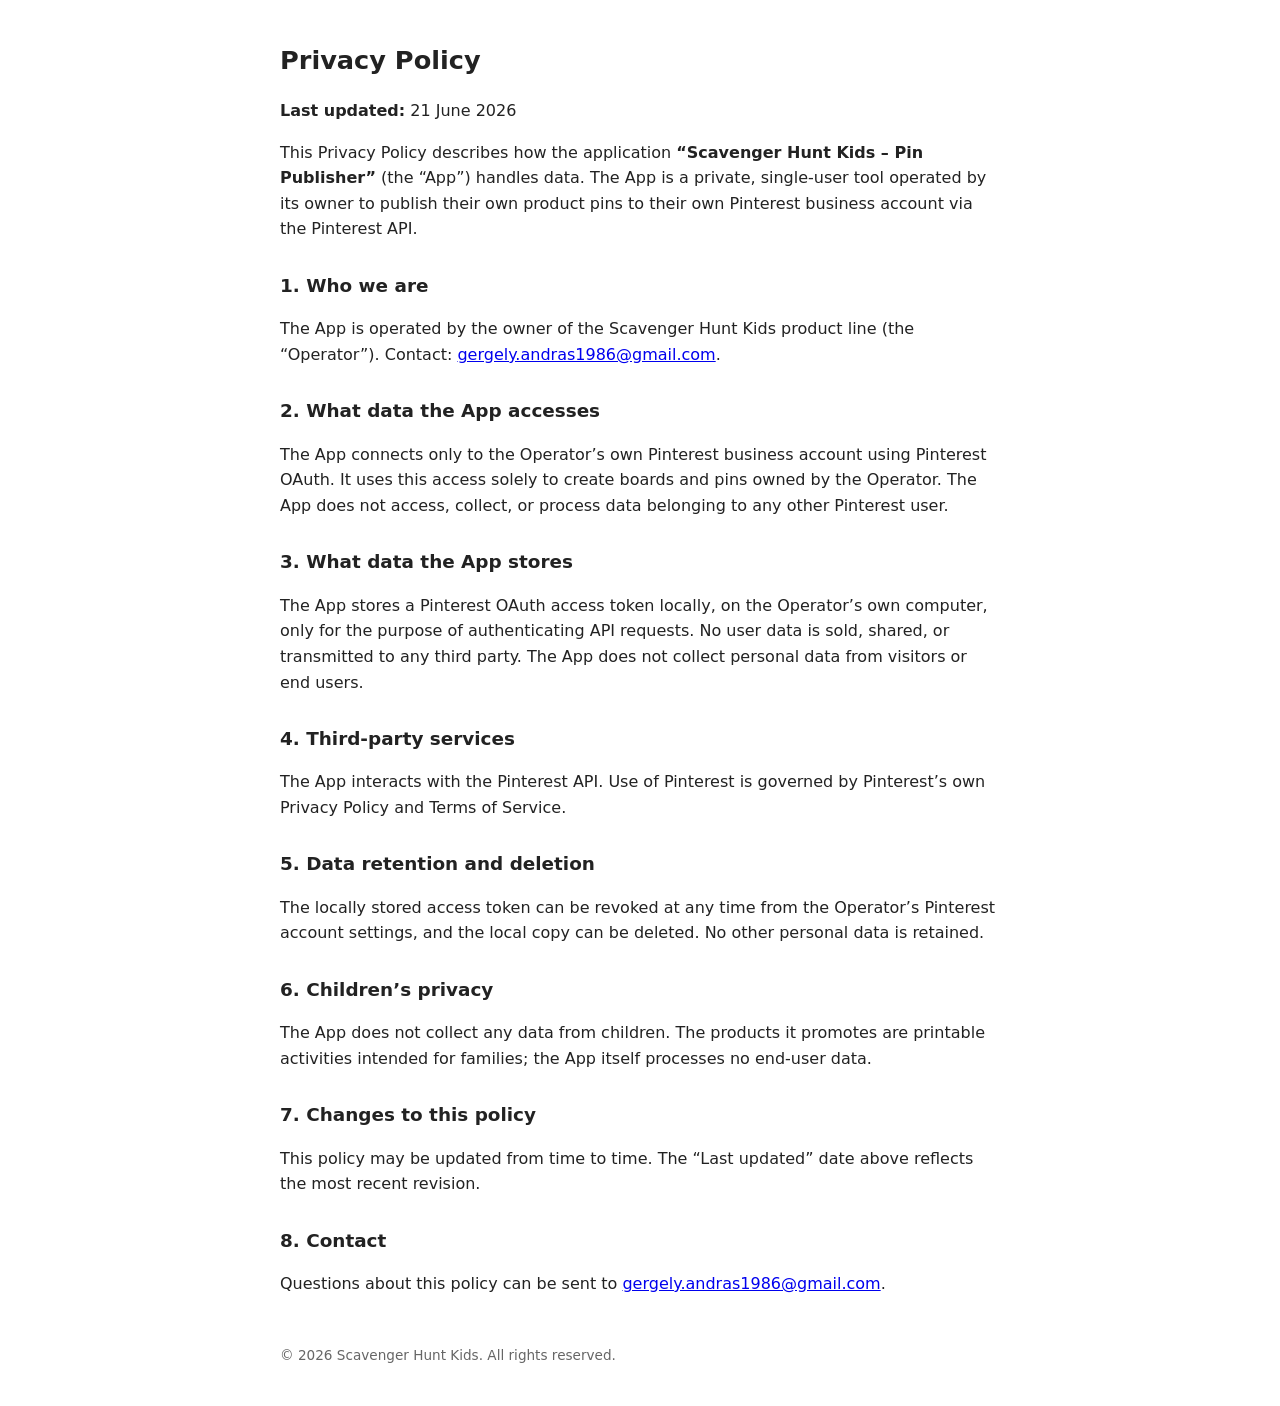
==== privacy-policy/index.html @ e85b4174 "Rename privacy path to /privacy-policy/" ====
<!DOCTYPE html>
<html lang="en">
<head>
  <meta charset="utf-8">
  <meta name="viewport" content="width=device-width, initial-scale=1">
  <title>Privacy Policy — Scavenger Hunt Kids</title>
  <style>
    body { font-family: system-ui, -apple-system, Arial, sans-serif; max-width: 720px;
           margin: 40px auto; padding: 0 20px; line-height: 1.6; color: #222; }
    h1 { font-size: 1.6rem; }
    h2 { font-size: 1.15rem; margin-top: 1.8rem; }
    footer { margin-top: 3rem; font-size: 0.85rem; color: #666; }
  </style>
</head>
<body>
  <h1>Privacy Policy</h1>
  <p><strong>Last updated:</strong> 21 June 2026</p>

  <p>This Privacy Policy describes how the application
  <strong>“Scavenger Hunt Kids – Pin Publisher”</strong> (the “App”) handles data.
  The App is a private, single-user tool operated by its owner to publish their own
  product pins to their own Pinterest business account via the Pinterest API.</p>

  <h2>1. Who we are</h2>
  <p>The App is operated by the owner of the Scavenger Hunt Kids product line
  (the “Operator”). Contact: <a href="mailto:gergely.andras1986@gmail.com">gergely.andras1986@gmail.com</a>.</p>

  <h2>2. What data the App accesses</h2>
  <p>The App connects only to the Operator’s own Pinterest business account using
  Pinterest OAuth. It uses this access solely to create boards and pins owned by the
  Operator. The App does not access, collect, or process data belonging to any other
  Pinterest user.</p>

  <h2>3. What data the App stores</h2>
  <p>The App stores a Pinterest OAuth access token locally, on the Operator’s own
  computer, only for the purpose of authenticating API requests. No user data is
  sold, shared, or transmitted to any third party. The App does not collect personal
  data from visitors or end users.</p>

  <h2>4. Third-party services</h2>
  <p>The App interacts with the Pinterest API. Use of Pinterest is governed by
  Pinterest’s own Privacy Policy and Terms of Service.</p>

  <h2>5. Data retention and deletion</h2>
  <p>The locally stored access token can be revoked at any time from the Operator’s
  Pinterest account settings, and the local copy can be deleted. No other personal
  data is retained.</p>

  <h2>6. Children’s privacy</h2>
  <p>The App does not collect any data from children. The products it promotes are
  printable activities intended for families; the App itself processes no end-user data.</p>

  <h2>7. Changes to this policy</h2>
  <p>This policy may be updated from time to time. The “Last updated” date above
  reflects the most recent revision.</p>

  <h2>8. Contact</h2>
  <p>Questions about this policy can be sent to
  <a href="mailto:gergely.andras1986@gmail.com">gergely.andras1986@gmail.com</a>.</p>

  <footer>© 2026 Scavenger Hunt Kids. All rights reserved.</footer>
</body>
</html>
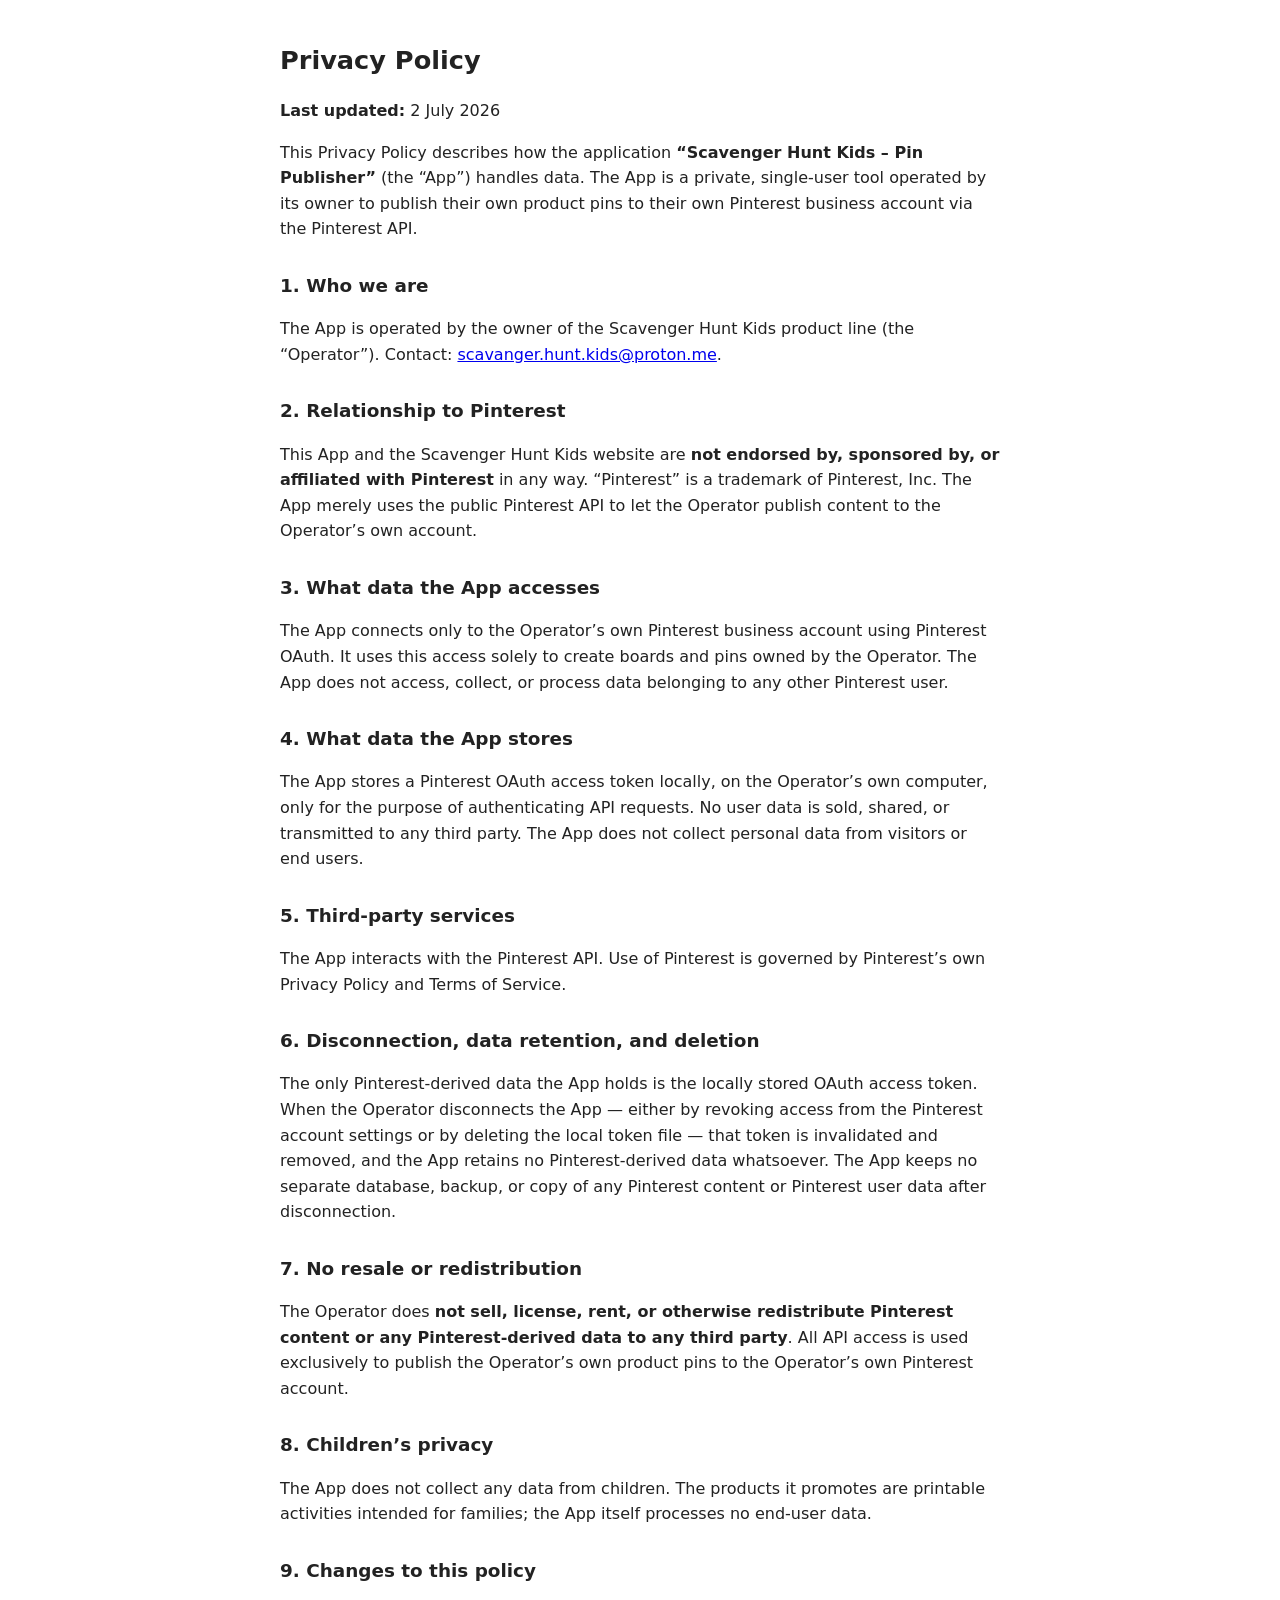
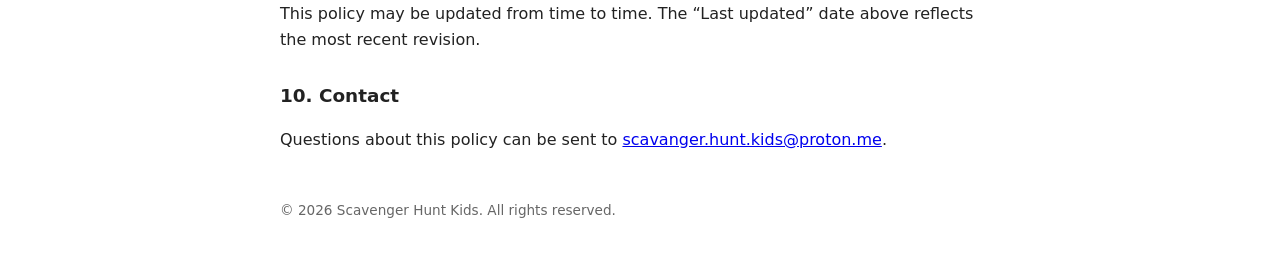
==== commit eebcba79: "Scavenger Hunt Kids site: homepage, Prague free walking route, privacy policy Pinterest domain-verif" ====
--- a/privacy-policy/index.html
+++ b/privacy-policy/index.html
@@ -14,7 +14,7 @@
 </head>
 <body>
   <h1>Privacy Policy</h1>
-  <p><strong>Last updated:</strong> 21 June 2026</p>
+  <p><strong>Last updated:</strong> 2 July 2026</p>
 
   <p>This Privacy Policy describes how the application
   <strong>“Scavenger Hunt Kids – Pin Publisher”</strong> (the “App”) handles data.
@@ -23,40 +23,55 @@
 
   <h2>1. Who we are</h2>
   <p>The App is operated by the owner of the Scavenger Hunt Kids product line
-  (the “Operator”). Contact: <a href="mailto:gergely.andras1986@gmail.com">gergely.andras1986@gmail.com</a>.</p>
+  (the “Operator”). Contact: <a href="mailto:scavanger.hunt.kids@proton.me">scavanger.hunt.kids@proton.me</a>.</p>
 
-  <h2>2. What data the App accesses</h2>
+  <h2>2. Relationship to Pinterest</h2>
+  <p>This App and the Scavenger Hunt Kids website are <strong>not endorsed by,
+  sponsored by, or affiliated with Pinterest</strong> in any way. “Pinterest” is a
+  trademark of Pinterest, Inc. The App merely uses the public Pinterest API to let the
+  Operator publish content to the Operator’s own account.</p>
+
+  <h2>3. What data the App accesses</h2>
   <p>The App connects only to the Operator’s own Pinterest business account using
   Pinterest OAuth. It uses this access solely to create boards and pins owned by the
   Operator. The App does not access, collect, or process data belonging to any other
   Pinterest user.</p>
 
-  <h2>3. What data the App stores</h2>
+  <h2>4. What data the App stores</h2>
   <p>The App stores a Pinterest OAuth access token locally, on the Operator’s own
   computer, only for the purpose of authenticating API requests. No user data is
   sold, shared, or transmitted to any third party. The App does not collect personal
   data from visitors or end users.</p>
 
-  <h2>4. Third-party services</h2>
+  <h2>5. Third-party services</h2>
   <p>The App interacts with the Pinterest API. Use of Pinterest is governed by
   Pinterest’s own Privacy Policy and Terms of Service.</p>
 
-  <h2>5. Data retention and deletion</h2>
-  <p>The locally stored access token can be revoked at any time from the Operator’s
-  Pinterest account settings, and the local copy can be deleted. No other personal
-  data is retained.</p>
+  <h2>6. Disconnection, data retention, and deletion</h2>
+  <p>The only Pinterest-derived data the App holds is the locally stored OAuth access
+  token. When the Operator disconnects the App — either by revoking access from the
+  Pinterest account settings or by deleting the local token file — that token is
+  invalidated and removed, and the App retains no Pinterest-derived data whatsoever.
+  The App keeps no separate database, backup, or copy of any Pinterest content or
+  Pinterest user data after disconnection.</p>
 
-  <h2>6. Children’s privacy</h2>
+  <h2>7. No resale or redistribution</h2>
+  <p>The Operator does <strong>not sell, license, rent, or otherwise redistribute
+  Pinterest content or any Pinterest-derived data to any third party</strong>. All
+  API access is used exclusively to publish the Operator’s own product pins to the
+  Operator’s own Pinterest account.</p>
+
+  <h2>8. Children’s privacy</h2>
   <p>The App does not collect any data from children. The products it promotes are
   printable activities intended for families; the App itself processes no end-user data.</p>
 
-  <h2>7. Changes to this policy</h2>
+  <h2>9. Changes to this policy</h2>
   <p>This policy may be updated from time to time. The “Last updated” date above
   reflects the most recent revision.</p>
 
-  <h2>8. Contact</h2>
+  <h2>10. Contact</h2>
   <p>Questions about this policy can be sent to
-  <a href="mailto:gergely.andras1986@gmail.com">gergely.andras1986@gmail.com</a>.</p>
+  <a href="mailto:scavanger.hunt.kids@proton.me">scavanger.hunt.kids@proton.me</a>.</p>
 
   <footer>© 2026 Scavenger Hunt Kids. All rights reserved.</footer>
 </body>
